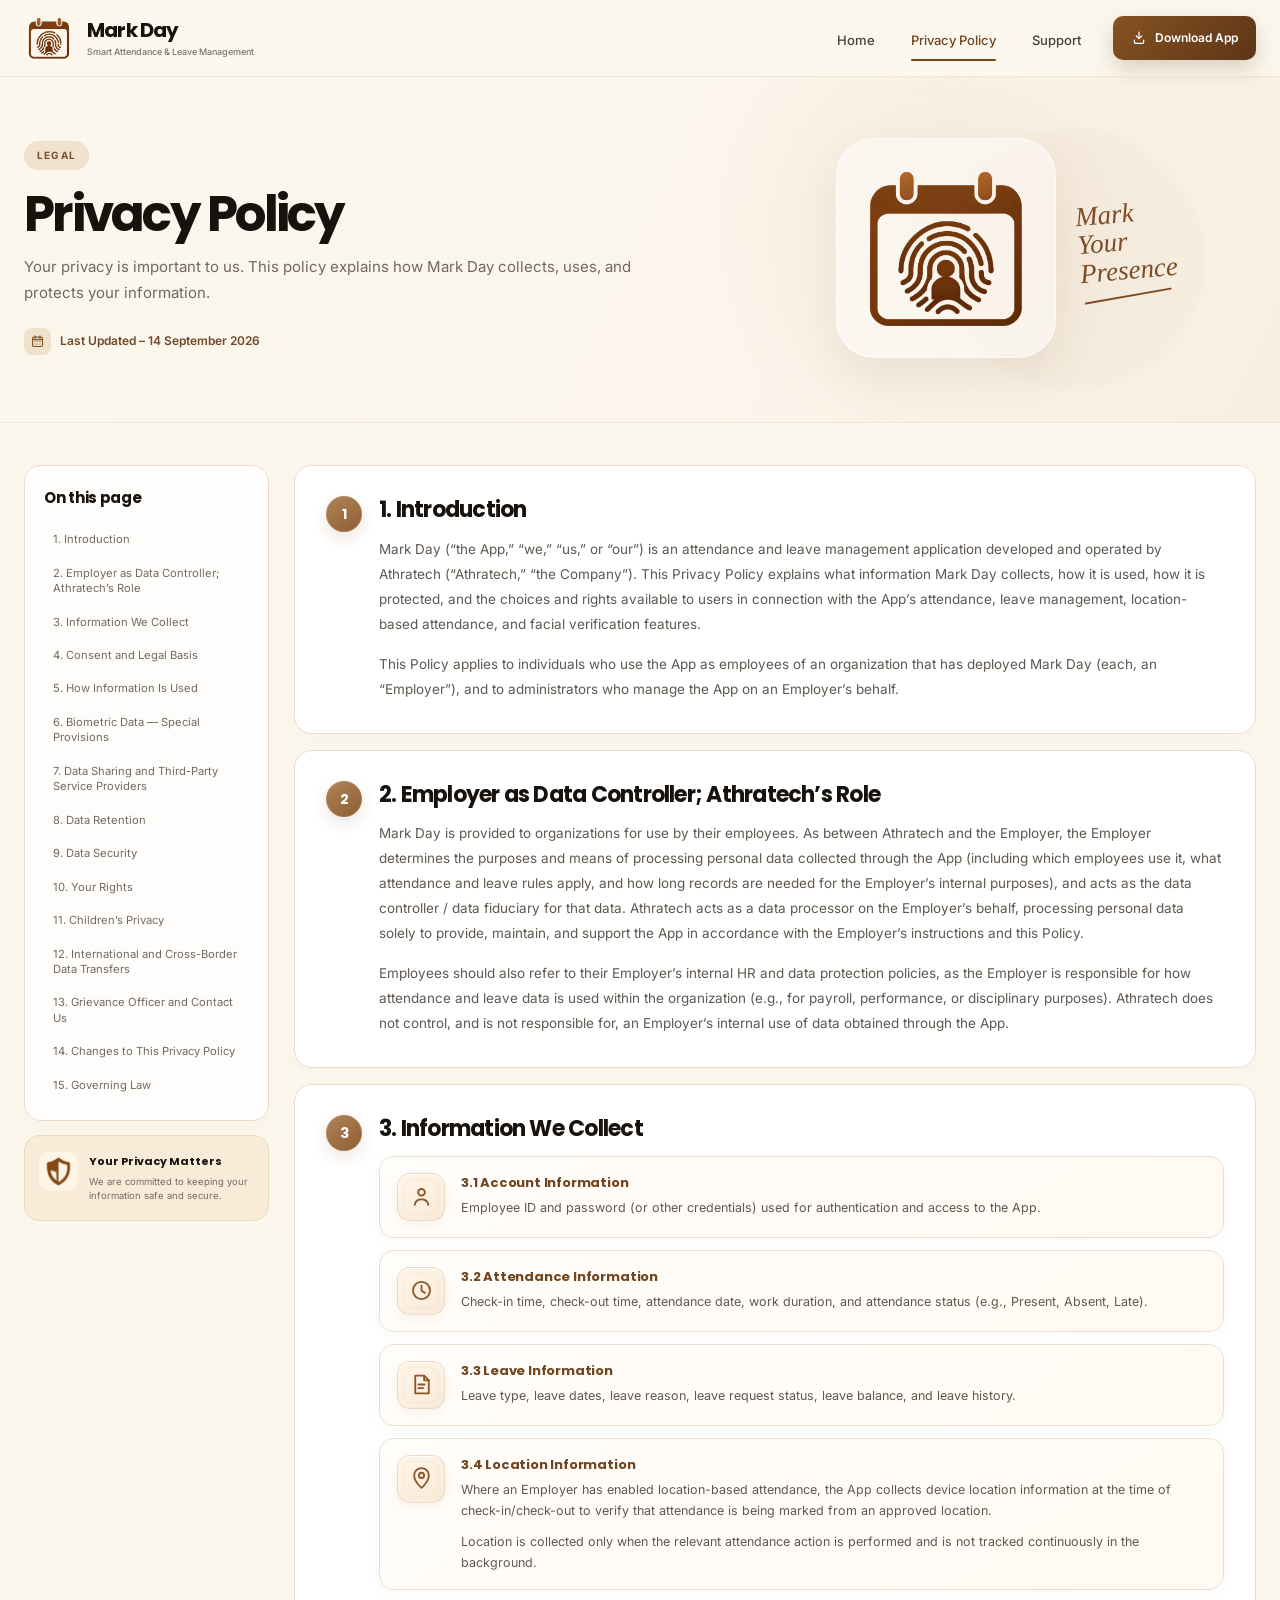
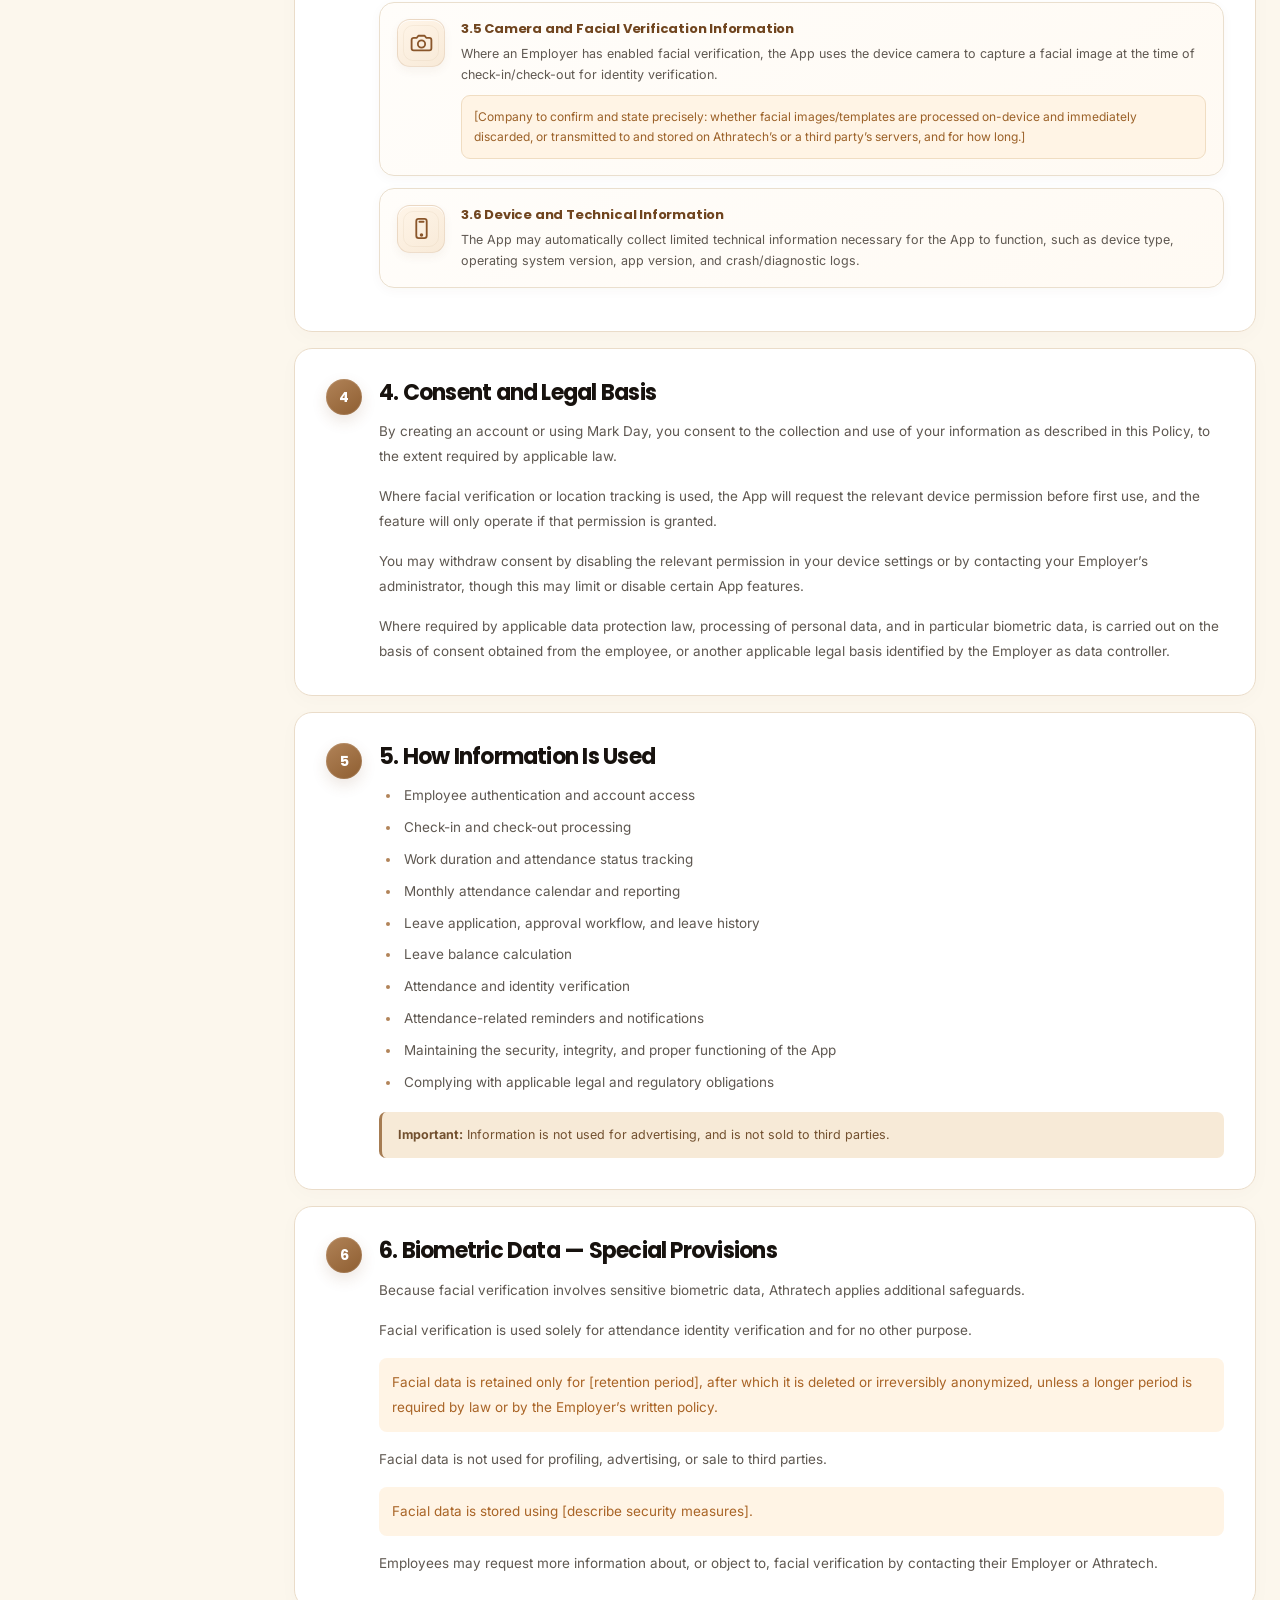
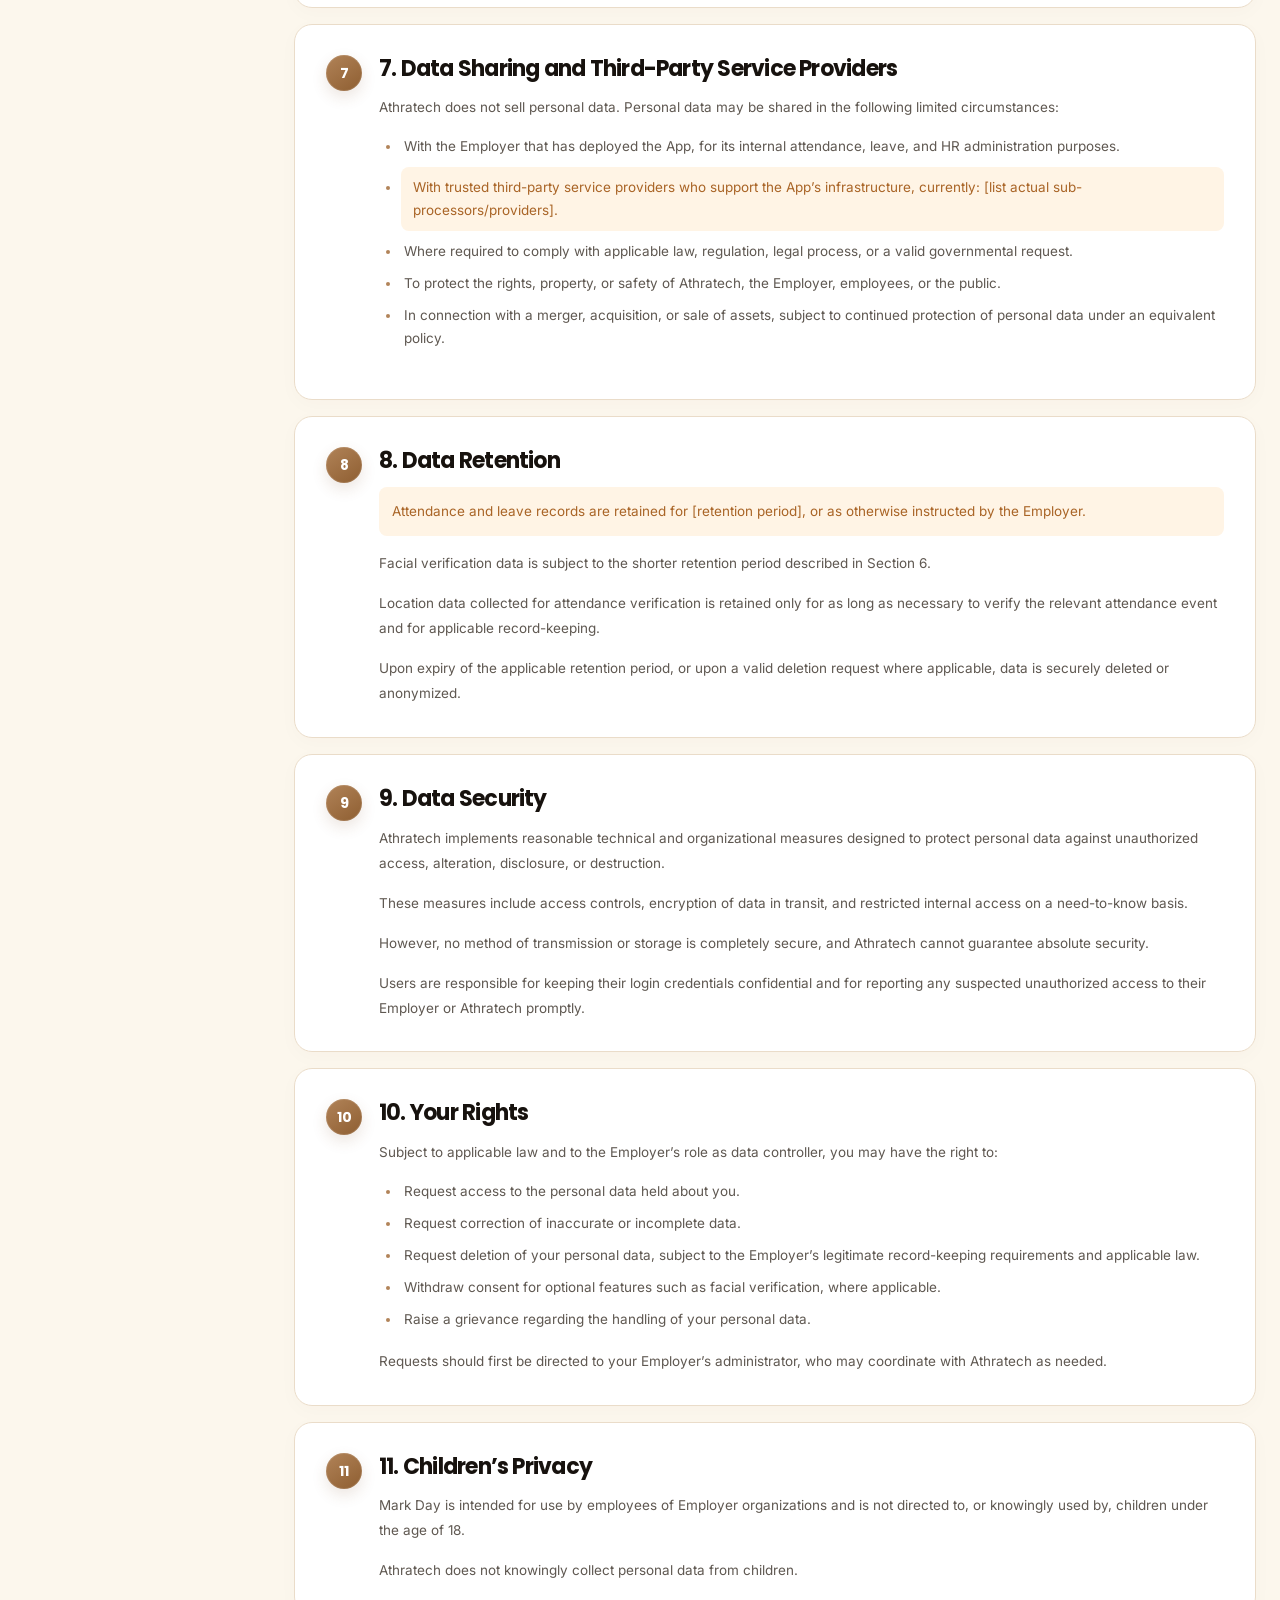
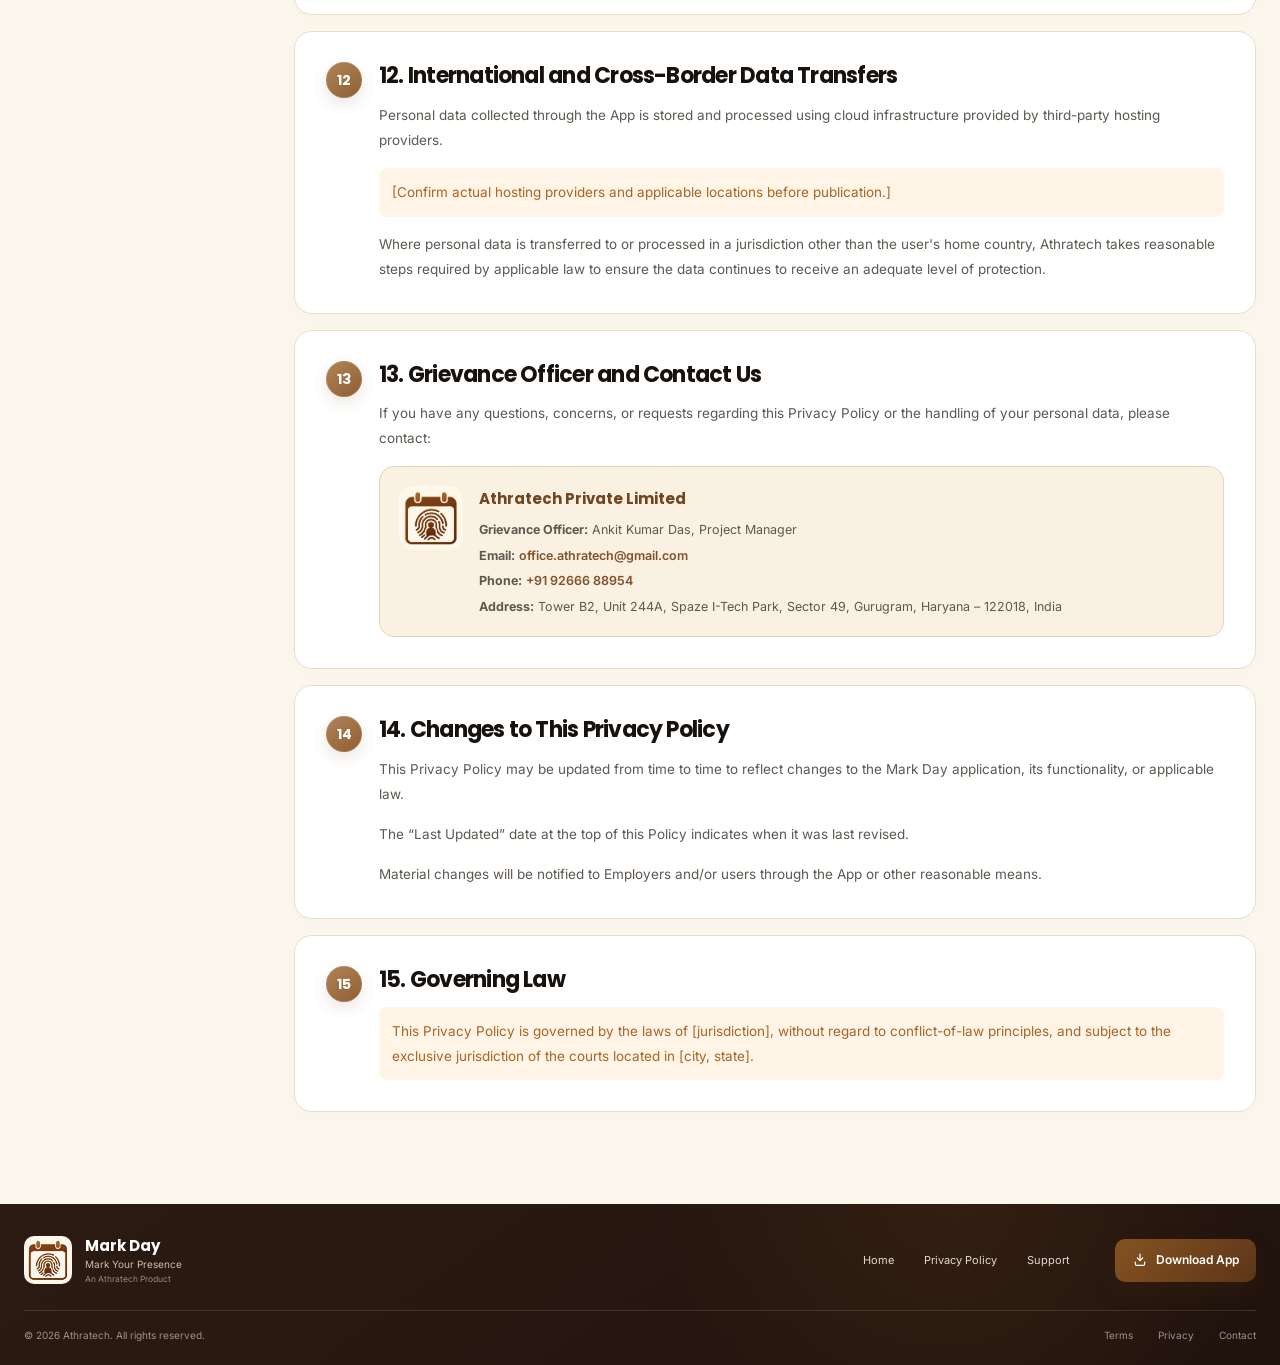
==== index.html @ 8968641e "marday fix" ====
<!DOCTYPE html>
<html lang="en">

<head>
  <meta charset="UTF-8">
  <meta name="viewport" content="width=device-width, initial-scale=1.0">

  <meta name="description"
    content="Mark Day Privacy Policy - Learn how Mark Day collects, uses, protects and manages information.">

  <title>Privacy Policy | Mark Day</title>

  <link rel="stylesheet" href="./css/style.css">
</head>

<body id="top">

  <!-- ========================= HEADER ========================= -->
  <header class="site-header">
    <div class="container header-inner">

      <a href="#top" class="brand" aria-label="Mark Day Home">
        <span class="brand-logo-wrap">
          <img src="./assets/mark-day-logo.png" alt="Mark Day logo" class="brand-logo">
        </span>

        <span class="brand-info">
          <span class="brand-name">Mark Day</span>
          <span class="brand-subtitle">Smart Attendance &amp; Leave Management</span>
        </span>
      </a>

      <nav class="header-nav" aria-label="Primary navigation">
        <a href="#top">Home</a>
        <a href="#privacy-policy" class="active">Privacy Policy</a>
        <a href="#contact">Support</a>
      </nav>

      <a href="#contact" class="download-btn">
        <svg viewBox="0 0 24 24" aria-hidden="true">
          <path d="M12 3v10m0 0 4-4m-4 4-4-4M5 15v3a2 2 0 0 0 2 2h10a2 2 0 0 0 2-2v-3" />
        </svg>
        <span>Download App</span>
      </a>

    </div>
  </header>


  <!-- ========================= HERO ========================= -->
  <section class="hero" id="privacy-policy">
    <div class="container hero-inner">

      <div class="hero-content">
        <span class="eyebrow">LEGAL</span>

        <h1>Privacy Policy</h1>

        <p class="hero-description">
          Your privacy is important to us. This policy explains how Mark Day
          collects, uses, and protects your information.
        </p>

     <div class="updated-date">
  <span class="date-icon" aria-hidden="true">
    <svg viewBox="0 0 24 24">
      <rect x="4" y="5" width="16" height="15" rx="2"></rect>
      <path d="M8 3v4M16 3v4M4 9h16"></path>
      <path d="M8 12h.01M12 12h.01M16 12h.01"></path>
      <path d="M8 16h.01M12 16h.01M16 16h.01"></path>
    </svg>
  </span>

  <span>Last Updated – 14 September 2026</span>
</div>
      </div>

      <div class="hero-visual">
        <div class="hero-logo-orb">
          <img src="./assets/mark-day-logo.png" alt="Mark Day">
        </div>

        <div class="hero-script">
          Mark<br>
          Your<br>
          Presence
          <span></span>
        </div>
      </div>

    </div>
  </section>


  <!-- ========================= MAIN ========================= -->
  <main class="container main-layout">

    <!-- ========================= SIDEBAR ========================= -->
    <aside class="sidebar">

      <div class="toc-card">
        <button class="toc-toggle" type="button" aria-expanded="false" aria-controls="toc-nav">
          <span>On this page</span>
          <svg viewBox="0 0 24 24" aria-hidden="true">
            <path d="m6 9 6 6 6-6" />
          </svg>
        </button>

        <div class="toc-heading">On this page</div>

        <nav id="toc-nav">
          <a href="#introduction">1. Introduction</a>
          <a href="#controller">2. Employer as Data Controller; Athratech’s Role</a>
          <a href="#information">3. Information We Collect</a>
          <a href="#consent">4. Consent and Legal Basis</a>
          <a href="#usage">5. How Information Is Used</a>
          <a href="#biometric">6. Biometric Data — Special Provisions</a>
          <a href="#sharing">7. Data Sharing and Third-Party Service Providers</a>
          <a href="#retention">8. Data Retention</a>
          <a href="#security">9. Data Security</a>
          <a href="#rights">10. Your Rights</a>
          <a href="#children">11. Children’s Privacy</a>
          <a href="#transfers">12. International and Cross-Border Data Transfers</a>
          <a href="#contact">13. Grievance Officer and Contact Us</a>
          <a href="#changes">14. Changes to This Privacy Policy</a>
          <a href="#law">15. Governing Law</a>
        </nav>
      </div>

      <div class="privacy-card">
        <div class="privacy-card-icon">
          <img src="./assets/privacy-icon.png" alt="">
        </div>
        <div>
          <h3>Your Privacy Matters</h3>
          <p>We are committed to keeping your information safe and secure.</p>
        </div>
      </div>

    </aside>


    <!-- ========================= POLICY CONTENT ========================= -->
    <article class="policy-content">

      <section id="introduction" class="policy-section">
        <div class="section-number">1</div>
        <div class="section-body">
          <h2>1. Introduction</h2>

          <p>
            Mark Day (“the App,” “we,” “us,” or “our”) is an attendance and leave
            management application developed and operated by Athratech
            (“Athratech,” “the Company”). This Privacy Policy explains what
            information Mark Day collects, how it is used, how it is protected,
            and the choices and rights available to users in connection with
            the App’s attendance, leave management, location-based attendance,
            and facial verification features.
          </p>

          <p>
            This Policy applies to individuals who use the App as employees of
            an organization that has deployed Mark Day (each, an “Employer”),
            and to administrators who manage the App on an Employer’s behalf.
          </p>
        </div>
      </section>


      <section id="controller" class="policy-section">
        <div class="section-number">2</div>
        <div class="section-body">
          <h2>2. Employer as Data Controller; Athratech’s Role</h2>

          <p>
            Mark Day is provided to organizations for use by their employees.
            As between Athratech and the Employer, the Employer determines the
            purposes and means of processing personal data collected through the
            App (including which employees use it, what attendance and leave
            rules apply, and how long records are needed for the Employer’s
            internal purposes), and acts as the data controller / data fiduciary
            for that data. Athratech acts as a data processor on the Employer’s
            behalf, processing personal data solely to provide, maintain, and
            support the App in accordance with the Employer’s instructions and
            this Policy.
          </p>

          <p>
            Employees should also refer to their Employer’s internal HR and
            data protection policies, as the Employer is responsible for how
            attendance and leave data is used within the organization (e.g.,
            for payroll, performance, or disciplinary purposes). Athratech does
            not control, and is not responsible for, an Employer’s internal use
            of data obtained through the App.
          </p>
        </div>
      </section>


      <!-- ========================= SECTION 3 ========================= -->
      <section id="information" class="policy-section">
        <div class="section-number">3</div>

        <div class="section-body">
          <h2>3. Information We Collect</h2>


          <!-- ================= 3.1 ACCOUNT ================= -->
          <div class="info-card">

            <div class="info-icon" aria-hidden="true">
              <!-- User / Account Icon -->
              <svg viewBox="0 0 24 24">
                <circle cx="12" cy="8" r="3.2"></circle>
                <path d="M5.5 20c.6-3.2 3.1-5.2 6.5-5.2s5.9 2 6.5 5.2"></path>
              </svg>
            </div>

            <div class="info-content">
              <h3>3.1 Account Information</h3>

              <p>
                Employee ID and password (or other credentials) used for
                authentication and access to the App.
              </p>
            </div>

          </div>


          <!-- ================= 3.2 ATTENDANCE ================= -->
          <div class="info-card">

            <div class="info-icon" aria-hidden="true">
              <!-- Clock / Attendance Icon -->
              <svg viewBox="0 0 24 24">
                <circle cx="12" cy="12" r="8.2"></circle>
                <path d="M12 7.2v5.1l3.2 2"></path>
              </svg>
            </div>

            <div class="info-content">
              <h3>3.2 Attendance Information</h3>

              <p>
                Check-in time, check-out time, attendance date, work duration,
                and attendance status (e.g., Present, Absent, Late).
              </p>
            </div>

          </div>


          <!-- ================= 3.3 LEAVE ================= -->
          <div class="info-card">

            <div class="info-icon" aria-hidden="true">
              <!-- Document / Leave Icon -->
              <svg viewBox="0 0 24 24">
                <path d="M6 3.5h8.5L19 8v12.5H6z"></path>
                <path d="M14.5 3.5V8H19"></path>
                <path d="M9 12h6"></path>
                <path d="M9 15.5h4.5"></path>
              </svg>
            </div>

            <div class="info-content">
              <h3>3.3 Leave Information</h3>

              <p>
                Leave type, leave dates, leave reason, leave request status,
                leave balance, and leave history.
              </p>
            </div>

          </div>


          <!-- ================= 3.4 LOCATION ================= -->
          <div class="info-card">

            <div class="info-icon" aria-hidden="true">
              <!-- Location / GPS Icon -->
              <svg viewBox="0 0 24 24">
                <path d="M12 21s7-5.8 7-12a7 7 0 1 0-14 0c0 6.2 7 12 7 12z"></path>
                <circle cx="12" cy="9" r="2.5"></circle>
              </svg>
            </div>

            <div class="info-content">
              <h3>3.4 Location Information</h3>

              <p>
                Where an Employer has enabled location-based attendance, the App
                collects device location information at the time of check-in/check-out
                to verify that attendance is being marked from an approved location.
              </p>

              <p>
                Location is collected only when the relevant attendance action is
                performed and is not tracked continuously in the background.
              </p>
            </div>

          </div>


          <!-- ================= 3.5 CAMERA ================= -->
          <div class="info-card">

            <div class="info-icon" aria-hidden="true">
              <!-- Camera / Verification Icon -->
              <svg viewBox="0 0 24 24">
                <path d="M4.5 7.5h3l1.5-2h6l1.5 2h3a2 2 0 0 1 2 2v8a2 2 0 0 1-2 2h-15a2 2 0 0 1-2-2v-8a2 2 0 0 1 2-2z">
                </path>
                <circle cx="12" cy="13.5" r="3.5"></circle>
              </svg>
            </div>

            <div class="info-content">
              <h3>3.5 Camera and Facial Verification Information</h3>

              <p>
                Where an Employer has enabled facial verification, the App uses
                the device camera to capture a facial image at the time of
                check-in/check-out for identity verification.
              </p>

              <p class="placeholder-text">
                [Company to confirm and state precisely: whether facial images/templates
                are processed on-device and immediately discarded, or transmitted to
                and stored on Athratech’s or a third party’s servers, and for how long.]
              </p>
            </div>

          </div>


          <!-- ================= 3.6 DEVICE ================= -->
          <div class="info-card">

            <div class="info-icon" aria-hidden="true">
              <!-- Mobile Device Icon -->
              <svg viewBox="0 0 24 24">
                <rect x="7" y="2.8" width="10" height="18.4" rx="2.2"></rect>
                <path d="M10 5.5h4"></path>
                <circle cx="12" cy="18.2" r="0.8"></circle>
              </svg>
            </div>

            <div class="info-content">
              <h3>3.6 Device and Technical Information</h3>

              <p>
                The App may automatically collect limited technical information
                necessary for the App to function, such as device type,
                operating system version, app version, and crash/diagnostic logs.
              </p>
            </div>

          </div>

        </div>
      </section>


      <section id="consent" class="policy-section">
        <div class="section-number">4</div>
        <div class="section-body">
          <h2>4. Consent and Legal Basis</h2>

          <p>
            By creating an account or using Mark Day, you consent to the collection
            and use of your information as described in this Policy, to the extent
            required by applicable law.
          </p>

          <p>
            Where facial verification or location tracking is used, the App will
            request the relevant device permission before first use, and the
            feature will only operate if that permission is granted.
          </p>

          <p>
            You may withdraw consent by disabling the relevant permission in your
            device settings or by contacting your Employer’s administrator,
            though this may limit or disable certain App features.
          </p>

          <p>
            Where required by applicable data protection law, processing of personal
            data, and in particular biometric data, is carried out on the basis of
            consent obtained from the employee, or another applicable legal basis
            identified by the Employer as data controller.
          </p>
        </div>
      </section>


      <section id="usage" class="policy-section">
        <div class="section-number">5</div>
        <div class="section-body">
          <h2>5. How Information Is Used</h2>

          <ul class="policy-list">
            <li>Employee authentication and account access</li>
            <li>Check-in and check-out processing</li>
            <li>Work duration and attendance status tracking</li>
            <li>Monthly attendance calendar and reporting</li>
            <li>Leave application, approval workflow, and leave history</li>
            <li>Leave balance calculation</li>
            <li>Attendance and identity verification</li>
            <li>Attendance-related reminders and notifications</li>
            <li>Maintaining the security, integrity, and proper functioning of the App</li>
            <li>Complying with applicable legal and regulatory obligations</li>
          </ul>

          <div class="notice-box">
            <strong>Important:</strong>
            Information is not used for advertising, and is not sold to third parties.
          </div>
        </div>
      </section>


      <section id="biometric" class="policy-section">
        <div class="section-number">6</div>
        <div class="section-body">
          <h2>6. Biometric Data — Special Provisions</h2>

          <p>Because facial verification involves sensitive biometric data, Athratech applies additional safeguards.</p>
          <p>Facial verification is used solely for attendance identity verification and for no other purpose.</p>

          <p class="placeholder-text">
            Facial data is retained only for [retention period], after which it is
            deleted or irreversibly anonymized, unless a longer period is required
            by law or by the Employer’s written policy.
          </p>

          <p>Facial data is not used for profiling, advertising, or sale to third parties.</p>

          <p class="placeholder-text">
            Facial data is stored using [describe security measures].
          </p>

          <p>
            Employees may request more information about, or object to, facial
            verification by contacting their Employer or Athratech.
          </p>
        </div>
      </section>


      <section id="sharing" class="policy-section">
        <div class="section-number">7</div>
        <div class="section-body">
          <h2>7. Data Sharing and Third-Party Service Providers</h2>

          <p>
            Athratech does not sell personal data. Personal data may be shared
            in the following limited circumstances:
          </p>

          <ul class="policy-list">
            <li>
              With the Employer that has deployed the App, for its internal
              attendance, leave, and HR administration purposes.
            </li>

            <li class="placeholder-list-item">
              With trusted third-party service providers who support the App’s
              infrastructure, currently: [list actual sub-processors/providers].
            </li>

            <li>
              Where required to comply with applicable law, regulation, legal
              process, or a valid governmental request.
            </li>

            <li>
              To protect the rights, property, or safety of Athratech, the Employer,
              employees, or the public.
            </li>

            <li>
              In connection with a merger, acquisition, or sale of assets, subject
              to continued protection of personal data under an equivalent policy.
            </li>
          </ul>
        </div>
      </section>


      <section id="retention" class="policy-section">
        <div class="section-number">8</div>
        <div class="section-body">
          <h2>8. Data Retention</h2>

          <p class="placeholder-text">
            Attendance and leave records are retained for [retention period],
            or as otherwise instructed by the Employer.
          </p>

          <p>
            Facial verification data is subject to the shorter retention period
            described in Section 6.
          </p>

          <p>
            Location data collected for attendance verification is retained only
            for as long as necessary to verify the relevant attendance event and
            for applicable record-keeping.
          </p>

          <p>
            Upon expiry of the applicable retention period, or upon a valid deletion
            request where applicable, data is securely deleted or anonymized.
          </p>
        </div>
      </section>


      <section id="security" class="policy-section">
        <div class="section-number">9</div>
        <div class="section-body">
          <h2>9. Data Security</h2>

          <p>
            Athratech implements reasonable technical and organizational measures
            designed to protect personal data against unauthorized access,
            alteration, disclosure, or destruction.
          </p>

          <p>
            These measures include access controls, encryption of data in transit,
            and restricted internal access on a need-to-know basis.
          </p>

          <p>
            However, no method of transmission or storage is completely secure,
            and Athratech cannot guarantee absolute security.
          </p>

          <p>
            Users are responsible for keeping their login credentials confidential
            and for reporting any suspected unauthorized access to their Employer
            or Athratech promptly.
          </p>
        </div>
      </section>


      <section id="rights" class="policy-section">
        <div class="section-number">10</div>
        <div class="section-body">
          <h2>10. Your Rights</h2>

          <p>
            Subject to applicable law and to the Employer’s role as data controller,
            you may have the right to:
          </p>

          <ul class="policy-list">
            <li>Request access to the personal data held about you.</li>
            <li>Request correction of inaccurate or incomplete data.</li>
            <li>
              Request deletion of your personal data, subject to the Employer’s
              legitimate record-keeping requirements and applicable law.
            </li>
            <li>
              Withdraw consent for optional features such as facial verification,
              where applicable.
            </li>
            <li>Raise a grievance regarding the handling of your personal data.</li>
          </ul>

          <p>
            Requests should first be directed to your Employer’s administrator,
            who may coordinate with Athratech as needed.
          </p>
        </div>
      </section>


      <section id="children" class="policy-section">
        <div class="section-number">11</div>
        <div class="section-body">
          <h2>11. Children’s Privacy</h2>

          <p>
            Mark Day is intended for use by employees of Employer organizations
            and is not directed to, or knowingly used by, children under the age
            of 18.
          </p>

          <p>Athratech does not knowingly collect personal data from children.</p>
        </div>
      </section>


      <section id="transfers" class="policy-section">
        <div class="section-number">12</div>
        <div class="section-body">
          <h2>12. International and Cross-Border Data Transfers</h2>

          <p>
            Personal data collected through the App is stored and processed using
            cloud infrastructure provided by third-party hosting providers.
          </p>

          <p class="placeholder-text">
            [Confirm actual hosting providers and applicable locations before publication.]
          </p>

          <p>
            Where personal data is transferred to or processed in a jurisdiction
            other than the user's home country, Athratech takes reasonable steps
            required by applicable law to ensure the data continues to receive
            an adequate level of protection.
          </p>
        </div>
      </section>


      <section id="contact" class="policy-section">
        <div class="section-number">13</div>
        <div class="section-body">
          <h2>13. Grievance Officer and Contact Us</h2>

          <p>
            If you have any questions, concerns, or requests regarding this
            Privacy Policy or the handling of your personal data, please contact:
          </p>

          <div class="contact-card">
            <div class="contact-logo">
              <img src="./assets/mark-day-logo.png" alt="Mark Day">
            </div>

            <div class="contact-content">
              <h3>Athratech Private Limited</h3>

              <p>
                <strong>Grievance Officer:</strong>
                Ankit Kumar Das, Project Manager
              </p>

              <p>
                <strong>Email:</strong>
                <a href="mailto:office.athratech@gmail.com">office.athratech@gmail.com</a>
              </p>

              <p>
                <strong>Phone:</strong>
                <a href="tel:+919266688954">+91 92666 88954</a>
              </p>

              <p>
                <strong>Address:</strong>
                Tower B2, Unit 244A, Spaze I-Tech Park,
                Sector 49, Gurugram, Haryana – 122018, India
              </p>
            </div>
          </div>
        </div>
      </section>


      <section id="changes" class="policy-section">
        <div class="section-number">14</div>
        <div class="section-body">
          <h2>14. Changes to This Privacy Policy</h2>

          <p>
            This Privacy Policy may be updated from time to time to reflect
            changes to the Mark Day application, its functionality, or applicable law.
          </p>

          <p>
            The “Last Updated” date at the top of this Policy indicates when
            it was last revised.
          </p>

          <p>
            Material changes will be notified to Employers and/or users through
            the App or other reasonable means.
          </p>
        </div>
      </section>


      <section id="law" class="policy-section">
        <div class="section-number">15</div>
        <div class="section-body">
          <h2>15. Governing Law</h2>

          <p class="placeholder-text">
            This Privacy Policy is governed by the laws of [jurisdiction],
            without regard to conflict-of-law principles, and subject to the
            exclusive jurisdiction of the courts located in [city, state].
          </p>
        </div>
      </section>

    </article>
  </main>


  <!-- ========================= FOOTER ========================= -->
  <footer class="site-footer">

    <div class="container footer-main">

      <div class="footer-brand">
        <div class="footer-logo-wrap">
          <img src="./assets/mark-day-logo.png" alt="Mark Day logo">
        </div>

        <div>
          <strong>Mark Day</strong>
          <span>Mark Your Presence</span>
          <small>An Athratech Product</small>
        </div>
      </div>

      <nav class="footer-nav" aria-label="Footer navigation">
        <a href="#top">Home</a>
        <a href="#privacy-policy">Privacy Policy</a>
        <a href="#contact">Support</a>
      </nav>

      <a href="#contact" class="footer-download">
        <svg viewBox="0 0 24 24" aria-hidden="true">
          <path d="M12 3v10m0 0 4-4m-4 4-4-4M5 15v3a2 2 0 0 0 2 2h10a2 2 0 0 0 2-2v-3" />
        </svg>
        Download App
      </a>

    </div>

    <div class="container footer-bottom">
      <span>© 2026 Athratech. All rights reserved.</span>

      <div>
        <a href="#law">Terms</a>
        <a href="#privacy-policy">Privacy</a>
        <a href="#contact">Contact</a>
      </div>
    </div>

  </footer>


  <script>
    (() => {
      const button = document.querySelector(".toc-toggle");
      const nav = document.querySelector("#toc-nav");

      if (!button || !nav) return;

      button.addEventListener("click", () => {
        const isOpen = button.getAttribute("aria-expanded") === "true";
        button.setAttribute("aria-expanded", String(!isOpen));
        nav.classList.toggle("open", !isOpen);
      });

      nav.querySelectorAll("a").forEach((link) => {
        link.addEventListener("click", () => {
          button.setAttribute("aria-expanded", "false");
          nav.classList.remove("open");
        });
      });
    })();
  </script>

</body>

</html>
---- css/style.css ----
@import url('https://fonts.googleapis.com/css2?family=Inter:wght@400;500;600;700;800&family=Poppins:wght@500;600;700;800&display=swap');


/* =========================================================
   ROOT
========================================================= */

:root {
  --cream: #fcf7ed;
  --cream-2: #fbf4e9;
  --cream-card: #fffdfa;

  --brown: #a67c52;
  --brown-dark: #70451f;
  --brown-deep: #2b1b12;
  --brown-soft: #f3e5d1;

  --text: #17120e;
  --muted: #716960;
  --muted-2: #91877d;

  --border: #eadcc9;

  --white: #ffffff;

  --shadow: 0 18px 50px rgba(72, 45, 23, 0.075);

  --container: 1240px;

  --font-body:
    'Inter',
    -apple-system,
    BlinkMacSystemFont,
    'Segoe UI',
    sans-serif;

  --font-display:
    'Poppins',
    'Inter',
    -apple-system,
    BlinkMacSystemFont,
    'Segoe UI',
    sans-serif;
}


/* =========================================================
   RESET
========================================================= */

* {
  box-sizing: border-box;
}

html {
  scroll-behavior: smooth;
  scroll-padding-top: 90px;
}

body {
  margin: 0;

  background: var(--cream);
  color: var(--text);

  font-family: var(--font-body);
  font-size: 15px;
  line-height: 1.72;

  -webkit-font-smoothing: antialiased;
  text-rendering: optimizeLegibility;
}

img {
  display: block;
  max-width: 100%;
}

a {
  color: inherit;
  text-decoration: none;
}

button {
  font: inherit;
}


/* =========================================================
   CONTAINER
========================================================= */

.container {
  width: min(calc(100% - 48px), var(--container));
  margin-inline: auto;
}


/* =========================================================
   HEADER
========================================================= */

.site-header {
  position: sticky;
  top: 0;
  z-index: 100;

  background: rgba(252, 247, 237, 0.94);

  border-bottom: 1px solid rgba(166, 124, 82, 0.12);

  backdrop-filter: blur(18px);
  -webkit-backdrop-filter: blur(18px);
}

.header-inner {
  min-height: 76px;

  display: flex;
  align-items: center;

  gap: 28px;
}


/* -------------------------
   Brand
------------------------- */

.brand {
  display: flex;
  align-items: center;

  gap: 13px;

  min-width: 260px;
}

.brand-logo-wrap {
  width: 50px;
  height: 50px;

  flex: 0 0 50px;

  display: grid;
  place-items: center;

  overflow: hidden;

  border-radius: 11px;

  background: #fcf7ed;
}

.brand-logo {
  width: 50px;
  height: 50px;

  object-fit: cover;
}

.brand-info {
  display: flex;
  flex-direction: column;

  line-height: 1.08;
}

.brand-name {
  font-family: var(--font-display);

  font-size: 20px;
  font-weight: 700;

  letter-spacing: -0.04em;
}

.brand-subtitle {
  margin-top: 6px;

  color: #7d746b;

  font-size: 9px;
  font-weight: 500;
}


/* -------------------------
   Header Navigation
------------------------- */

.header-nav {
  display: flex;
  align-items: center;

  gap: 36px;

  margin-left: auto;
}

.header-nav a {
  position: relative;

  padding: 29px 0 25px;

  color: #45403b;

  font-size: 13px;
  font-weight: 500;

  transition: 0.2s ease;
}

.header-nav a:hover,
.header-nav a.active {
  color: var(--brown-dark);
}

.header-nav a.active::after {
  content: "";

  position: absolute;

  left: 0;
  right: 0;

  bottom: 15px;

  height: 2px;

  background: var(--brown-dark);

  border-radius: 10px;
}


/* -------------------------
   Download Button
------------------------- */

.download-btn,
.footer-download {
  display: inline-flex;
  align-items: center;
  justify-content: center;

  gap: 8px;

  border-radius: 10px;

  color: #fff;

  font-size: 12px;
  font-weight: 600;

  background:
    linear-gradient(
      135deg,
      #855321,
      #5d3518
    );

  box-shadow:
    0 9px 22px rgba(84, 48, 19, 0.20);

  transition:
    transform 0.2s ease,
    box-shadow 0.2s ease;
}

.download-btn {
  margin-left: 4px;

  padding: 12px 18px;
}

.download-btn:hover,
.footer-download:hover {
  transform: translateY(-2px);

  box-shadow:
    0 13px 28px rgba(84, 48, 19, 0.27);
}

.download-btn svg,
.footer-download svg {
  width: 16px;
  height: 16px;

  fill: none;

  stroke: currentColor;

  stroke-width: 1.8;

  stroke-linecap: round;
  stroke-linejoin: round;
}


/* =========================================================
   HERO
========================================================= */

.hero {
  position: relative;

  overflow: hidden;

  background:
    radial-gradient(
      circle at 73% 42%,
      rgba(231, 210, 183, 0.30),
      transparent 24%
    ),
    linear-gradient(
      115deg,
      #fcf7ed 0%,
      #fbf5eb 58%,
      #f7efe3 100%
    );

  border-bottom:
    1px solid rgba(166, 124, 82, 0.10);
}

.hero::after {
  content: "";

  position: absolute;

  width: 260px;
  height: 260px;

  right: 6%;
  top: 15%;

  border-radius: 50%;

  background:
    rgba(222, 197, 163, 0.10);

  filter: blur(4px);

  pointer-events: none;
}

.hero-inner {
  min-height: 342px;

  display: grid;

  grid-template-columns:
    1.15fr
    0.85fr;

  align-items: center;

  gap: 55px;

  padding: 48px 0 52px;
}

.hero-content {
  position: relative;

  z-index: 1;

  max-width: 690px;
}

.eyebrow {
  display: inline-flex;
  align-items: center;

  padding: 6px 13px;

  border-radius: 999px;

  background: #f0e2cf;

  color: #7d4e27;

  font-size: 10px;
  font-weight: 700;

  letter-spacing: 0.12em;
}

.hero h1 {
  margin: 17px 0 12px;

  font-family: var(--font-display);

  font-size: 50px;

  line-height: 1.10;

  letter-spacing: -0.055em;

  font-weight: 700;
}

.hero-description {
  max-width: 625px;

  margin: 0;

  color: #716960;

  font-size: 15px;

  line-height: 1.75;
}

.updated-date {
  display: flex;
  align-items: center;

  gap: 9px;

  margin-top: 22px;

  color: #704a2b;

  font-size: 12px;
  font-weight: 600;
}

.date-icon {
  width: 27px;
  height: 27px;
  display: grid;
  place-items: center;
  border-radius: 8px;
  background: #f0e1cc;
}

.date-icon svg {
  width: 15px;
  height: 15px;
  fill: none;
  stroke: #805326;
  stroke-width: 1.7;
  stroke-linecap: round;
  stroke-linejoin: round;
}


/* -------------------------
   Hero Visual
------------------------- */

.hero-visual {
  position: relative;

  z-index: 1;

  min-height: 245px;

  display: flex;

  align-items: center;
  justify-content: center;

  gap: 22px;
}

.hero-logo-orb {
  width: 220px;
  height: 220px;

  display: grid;
  place-items: center;

  border-radius: 38px;

  background:
    rgba(255, 255, 255, 0.48);

  box-shadow:
    0 18px 45px rgba(92, 58, 29, 0.08),
    inset 0 0 0 1px rgba(255, 255, 255, 0.65);
}

.hero-logo-orb img {
  width: 190px;
  height: 190px;

  object-fit: cover;
}

.hero-script {
  position: relative;

  color: #7d4b25;

  font-family:
    'Segoe Script',
    'Brush Script MT',
    cursive;

  font-size: 27px;

  line-height: 1.05;

  font-style: italic;

  transform: rotate(-5deg);

  white-space: nowrap;
}

.hero-script span {
  display: block;

  width: 88px;
  height: 2px;

  margin: 11px 0 0 2px;

  background: #7d4b25;

  border-radius: 99px;

  transform: rotate(-5deg);
}


/* =========================================================
   MAIN LAYOUT
========================================================= */

.main-layout {
  display: grid;

  grid-template-columns:
    245px
    minmax(0, 1fr);

  gap: 25px;

  padding-top: 42px;
  padding-bottom: 76px;

  align-items: start;
}


/* =========================================================
   SIDEBAR
========================================================= */

.sidebar {
  position: sticky;

  top: 95px;
}


/* -------------------------
   Table of Contents
------------------------- */

.toc-card {
  background:
    rgba(255, 255, 255, 0.76);

  border:
    1px solid var(--border);

  border-radius: 17px;

  padding: 19px 16px;

  box-shadow:
    0 5px 18px rgba(75, 48, 26, 0.025);
}

.toc-heading {
  margin: 0 0 13px;

  padding: 0 3px;

  font-family: var(--font-display);

  font-size: 15px;

  font-weight: 700;

  letter-spacing: -0.02em;
}

.toc-toggle {
  display: none;
}

.toc-card nav {
  display: flex;

  flex-direction: column;

  gap: 2px;
}

.toc-card nav a {
  position: relative;

  padding: 8px 9px 8px 12px;

  border-radius: 8px;

  color: #716960;

  font-size: 11.2px;

  line-height: 1.38;

  transition: 0.2s ease;
}

.toc-card nav a:hover,
.toc-card nav a:focus {
  background: #f7eee1;

  color: #6e421e;
}

.toc-card nav a:hover::before {
  content: "";

  position: absolute;

  left: 0;

  top: 7px;
  bottom: 7px;

  width: 2px;

  border-radius: 99px;

  background: var(--brown-dark);
}


/* -------------------------
   Privacy Card
------------------------- */

.privacy-card {
  display: flex;
  align-items: flex-start;

  gap: 11px;

  margin-top: 14px;

  padding: 16px 14px;

  border:
    1px solid #ead8bd;

  border-radius: 15px;

  background: #f8ebd8;
}

.privacy-card-icon {
  width: 39px;
  height: 39px;

  flex: 0 0 39px;

  display: grid;
  place-items: center;

  overflow: hidden;

  border-radius: 10px;

  background: #fff5e7;
}

.privacy-card-icon img {
  width: 39px;
  height: 39px;

  object-fit: cover;
}

.privacy-card h3 {
  margin: 0 0 4px;

  font-family: var(--font-display);

  font-size: 11px;

  font-weight: 700;
}

.privacy-card p {
  margin: 0;

  color: #746b61;

  font-size: 9.5px;

  line-height: 1.5;
}


/* =========================================================
   POLICY CONTENT
========================================================= */

.policy-content {
  min-width: 0;
}


/* -------------------------
   Policy Section
------------------------- */

.policy-section {
  position: relative;

  display: grid;

  grid-template-columns:
    38px
    minmax(0, 1fr);

  gap: 15px;

  margin-bottom: 16px;

  padding: 30px 31px 31px;

  background: var(--white);

  border:
    1px solid var(--border);

  border-radius: 18px;

  box-shadow:
    0 5px 20px rgba(80, 50, 25, 0.025);

  scroll-margin-top: 92px;
}


/* -------------------------
   Section Number
------------------------- */

.section-number {
  width: 36px;
  height: 36px;

  display: grid;
  place-items: center;

  border-radius: 50%;

  background:
    linear-gradient(
      145deg,
      #b18358,
      #8e5e31
    );

  color: #fff;

  font-family: var(--font-display);

  font-size: 14px;

  font-weight: 700;

  line-height: 1;

  box-shadow:
    inset 0 0 0 1px rgba(255, 255, 255, 0.10),
    0 6px 15px rgba(117, 72, 32, 0.14);
}

.section-body {
  min-width: 0;
}


/* -------------------------
   Headings
------------------------- */

.policy-section h2 {
  margin: 0 0 12px;

  color: #17120e;

  font-family: var(--font-display);

  font-size: 22px;

  line-height: 1.30;

  letter-spacing: -0.035em;

  font-weight: 700;
}


/* -------------------------
   Paragraph
------------------------- */

.policy-section p {
  margin: 0 0 15px;

  color: #5f5851;

  font-size: 13.5px;

  line-height: 1.85;
}

.policy-section p:last-child {
  margin-bottom: 0;
}


/* =========================================================
   INFORMATION CARDS
   Professional Content-Based Icons
========================================================= */

.info-card {
  position: relative;

  display: flex;
  align-items: flex-start;

  gap: 16px;

  margin: 12px 0;

  padding: 16px 17px;

  background:
    linear-gradient(
      145deg,
      #fffdfa 0%,
      #fffaf3 100%
    );

  border:
    1px solid #eadfce;

  border-radius: 15px;

  box-shadow:
    0 3px 12px rgba(82, 51, 25, 0.035);

  transition:
    transform 0.22s ease,
    border-color 0.22s ease,
    box-shadow 0.22s ease;
}


/* -------------------------
   Card Hover
------------------------- */

.info-card:hover {
  transform: translateY(-2px);

  border-color: #dcc5a6;

  box-shadow:
    0 10px 26px rgba(82, 51, 25, 0.075);
}


/* -------------------------
   Icon Container
------------------------- */

.info-icon {
  width: 48px;
  height: 48px;

  min-width: 48px;

  flex: 0 0 48px;

  display: grid;
  place-items: center;

  position: relative;

  border-radius: 13px;

  background:
    linear-gradient(
      145deg,
      #fff5e8 0%,
      #f8ead8 100%
    );

  border:
    1px solid rgba(166, 124, 82, 0.18);

  box-shadow:
    inset 0 1px 0 rgba(255, 255, 255, 0.85),
    0 4px 10px rgba(116, 72, 32, 0.055);
}


/* -------------------------
   Inner Ring
------------------------- */

.info-icon::after {
  content: "";

  position: absolute;

  inset: 5px;

  border-radius: 10px;

  border:
    1px solid rgba(166, 124, 82, 0.08);

  pointer-events: none;
}


/* -------------------------
   SVG Icons
------------------------- */

.info-icon svg {
  position: relative;

  z-index: 1;

  width: 25px;
  height: 25px;

  fill: none;

  stroke: #8a562a;

  stroke-width: 1.75;

  stroke-linecap: round;
  stroke-linejoin: round;
}


/* -------------------------
   Information Content
------------------------- */

.info-content {
  min-width: 0;

  flex: 1;
}

.info-card h3 {
  margin: 1px 0 5px;

  color: #70451f;

  font-family: var(--font-display);

  font-size: 13px;

  font-weight: 700;

  line-height: 1.4;

  letter-spacing: -0.015em;
}

.info-card p {
  margin: 0;

  color: #5f5851;

  font-family: var(--font-body);

  font-size: 12.5px;

  line-height: 1.68;
}

.info-card p + p {
  margin-top: 10px;
}


/* =========================================================
   PLACEHOLDER
========================================================= */

.placeholder-text {
  color: #a96426 !important;

  background: #fff4e5;

  border-radius: 8px;

  padding: 12px 13px;
}

.info-card .placeholder-text {
  margin-top: 10px;

  padding: 11px 12px;

  color: #9b6128 !important;

  background: #fff4e5;

  border:
    1px solid #f0ddc2;

  border-radius: 9px;

  font-size: 12px;

  line-height: 1.65;
}

.placeholder-list-item {
  color: #a96426;

  background: #fff4e5;

  border-radius: 8px;

  padding: 9px 10px 9px 12px !important;
}


/* =========================================================
   POLICY LIST
========================================================= */

.policy-list {
  margin: 5px 0 18px;

  padding-left: 22px;

  color: #5f5851;
}

.policy-list li {
  margin: 9px 0;

  padding-left: 3px;

  font-size: 13.5px;

  line-height: 1.7;
}

.policy-list li::marker {
  color: #b18459;
}


/* =========================================================
   NOTICE BOX
========================================================= */

.notice-box {
  margin-top: 15px;

  padding: 13px 16px;

  border-left:
    3px solid var(--brown);

  border-radius: 7px;

  background: #f7ead7;

  color: #72502f;

  font-size: 12.5px;

  line-height: 1.6;
}


/* =========================================================
   CONTACT CARD
========================================================= */

.contact-card {
  display: flex;
  align-items: flex-start;

  gap: 16px;

  padding: 19px;

  border:
    1px solid #e8d4b6;

  border-radius: 15px;

  background: #fbf1e2;
}

.contact-logo {
  width: 64px;
  height: 64px;

  flex: 0 0 64px;

  overflow: hidden;

  border-radius: 14px;

  background: #fff7ea;
}

.contact-logo img {
  width: 64px;
  height: 64px;

  object-fit: cover;
}

.contact-content h3 {
  margin: 0 0 8px;

  color: #70451f;

  font-family: var(--font-display);

  font-size: 15px;
}

.contact-content p {
  margin: 5px 0;

  font-size: 12.5px;

  line-height: 1.65;
}

.contact-content a {
  color: #815128;

  font-weight: 600;
}


/* =========================================================
   FOOTER
========================================================= */

.site-footer {
  background:
    radial-gradient(
      circle at 75% 0%,
      rgba(139, 87, 39, 0.14),
      transparent 30%
    ),
    linear-gradient(
      145deg,
      #2b1b12,
      #20130d
    );

  color: #fff;

  padding: 31px 0 20px;
}

.footer-main {
  min-height: 76px;

  display: grid;

  grid-template-columns:
    1fr
    auto
    auto;

  align-items: center;

  gap: 45px;

  padding-bottom: 25px;

  border-bottom:
    1px solid rgba(255, 255, 255, 0.12);
}


/* -------------------------
   Footer Brand
------------------------- */

.footer-brand {
  display: flex;
  align-items: center;

  gap: 13px;
}

.footer-logo-wrap {
  width: 48px;
  height: 48px;

  flex: 0 0 48px;

  overflow: hidden;

  border-radius: 10px;

  background: #fcf7ed;
}

.footer-logo-wrap img {
  width: 48px;
  height: 48px;

  object-fit: cover;
}

.footer-brand strong {
  display: block;

  font-family: var(--font-display);

  font-size: 15px;

  font-weight: 700;

  line-height: 1.15;
}

.footer-brand span {
  display: block;

  margin-top: 4px;

  color: #c9bdb3;

  font-size: 10px;

  line-height: 1.25;
}

.footer-brand small {
  display: block;

  margin-top: 3px;

  color: #968a80;

  font-size: 8.5px;

  line-height: 1.2;
}


/* -------------------------
   Footer Navigation
------------------------- */

.footer-nav {
  display: flex;
  align-items: center;

  gap: 30px;

  color: #e2d9d1;

  font-size: 11px;
}

.footer-nav a {
  transition: 0.2s ease;
}

.footer-nav a:hover {
  color: #fff;
}

.footer-download {
  padding: 11px 17px;
}


/* -------------------------
   Footer Bottom
------------------------- */

.footer-bottom {
  display: flex;
  align-items: center;
  justify-content: space-between;

  gap: 25px;

  padding-top: 16px;

  color: #9d9188;

  font-size: 10px;
}

.footer-bottom div {
  display: flex;

  gap: 25px;
}

.footer-bottom a:hover {
  color: #fff;
}


/* =========================================================
   RESPONSIVE — TABLET
========================================================= */

@media (max-width: 1050px) {

  .header-nav {
    gap: 25px;
  }

  .brand {
    min-width: 220px;
  }

  .hero-inner {
    grid-template-columns:
      1fr
      0.8fr;

    gap: 30px;
  }

  .hero-logo-orb {
    width: 190px;
    height: 190px;
  }

  .hero-logo-orb img {
    width: 165px;
    height: 165px;
  }

  .hero-script {
    font-size: 23px;
  }
}


/* =========================================================
   RESPONSIVE — MOBILE / SMALL TABLET
========================================================= */

@media (max-width: 900px) {

  .container {
    width:
      min(
        calc(100% - 32px),
        var(--container)
      );
  }


  /* Header */

  .header-nav {
    display: none;
  }

  .download-btn {
    margin-left: auto;
  }


  /* Hero */

  .hero-inner {
    grid-template-columns: 1fr;

    gap: 30px;

    padding: 42px 0 45px;
  }

  .hero-visual {
    justify-content: flex-start;

    min-height: auto;
  }


  /* Main */

  .main-layout {
    grid-template-columns: 1fr;

    gap: 18px;

    padding-top: 25px;
  }


  /* Sidebar */

  .sidebar {
    position: static;

    order: -1;
  }

  .toc-card {
    padding: 0;

    overflow: hidden;
  }

  .toc-heading {
    display: none;
  }

  .toc-toggle {
    width: 100%;

    display: flex;

    align-items: center;
    justify-content: space-between;

    padding: 16px 17px;

    border: 0;

    background: transparent;

    color: #17120e;

    font-family: var(--font-display);

    font-size: 13px;

    font-weight: 700;

    cursor: pointer;
  }

  .toc-toggle svg {
    width: 18px;
    height: 18px;

    fill: none;

    stroke: #6f4a2c;

    stroke-width: 1.8;

    stroke-linecap: round;
    stroke-linejoin: round;

    transition: 0.2s;
  }

  .toc-toggle[aria-expanded="true"] svg {
    transform: rotate(180deg);
  }

  .toc-card nav {
    display: none;

    padding: 0 12px 12px;
  }

  .toc-card nav.open {
    display: flex;
  }

  .privacy-card {
    display: none;
  }


  /* Footer */

  .footer-main {
    grid-template-columns:
      1fr
      auto;
  }

  .footer-nav {
    order: 3;

    grid-column: 1 / -1;

    justify-content: center;
  }
}


/* =========================================================
   RESPONSIVE — MOBILE
========================================================= */

@media (max-width: 620px) {

  body {
    font-size: 14px;
  }

  .container {
    width:
      min(
        calc(100% - 24px),
        var(--container)
      );
  }


  /* -------------------------
     Header
  ------------------------- */

  .header-inner {
    min-height: 65px;
  }

  .brand {
    gap: 9px;

    min-width: 0;
  }

  .brand-logo-wrap,
  .brand-logo {
    width: 42px;
    height: 42px;

    flex-basis: 42px;
  }

  .brand-name {
    font-size: 17px;
  }

  .brand-subtitle {
    display: none;
  }

  .download-btn {
    padding: 9px 11px;

    font-size: 10px;
  }

  .download-btn svg {
    width: 14px;
    height: 14px;
  }

  .download-btn span {
    display: none;
  }


  /* -------------------------
     Hero
  ------------------------- */

  .hero-inner {
    padding: 30px 0 35px;
  }

  .hero h1 {
    font-size: 36px;
  }

  .hero-description {
    font-size: 13px;

    line-height: 1.7;
  }

  .hero-visual {
    gap: 12px;
  }

  .hero-logo-orb {
    width: 145px;
    height: 145px;

    border-radius: 24px;
  }

  .hero-logo-orb img {
    width: 132px;
    height: 132px;
  }

  .hero-script {
    font-size: 20px;
  }

  .hero-script span {
    width: 60px;
  }


  /* -------------------------
     Main
  ------------------------- */

  .main-layout {
    padding-bottom: 40px;
  }


  /* -------------------------
     Policy Sections
  ------------------------- */

  .policy-section {
    grid-template-columns:
      31px
      minmax(0, 1fr);

    gap: 11px;

    padding: 22px 16px;

    border-radius: 15px;
  }

  .section-number {
    width: 31px;
    height: 31px;

    font-size: 12px;
  }

  .policy-section h2 {
    font-size: 17px;
  }

  .policy-section p,
  .policy-list li {
    font-size: 12.5px;

    line-height: 1.75;
  }


  /* =====================================================
     INFORMATION CARDS — MOBILE
  ===================================================== */

  .info-card {
    gap: 11px;

    padding: 13px 12px;

    margin: 10px 0;

    border-radius: 13px;
  }

  .info-icon {
    width: 40px;
    height: 40px;

    min-width: 40px;

    flex-basis: 40px;

    border-radius: 11px;
  }

  .info-icon::after {
    inset: 4px;

    border-radius: 8px;
  }

  .info-icon svg {
    width: 21px;
    height: 21px;

    stroke-width: 1.8;
  }

  .info-card h3 {
    margin-top: 0;

    font-size: 11.8px;

    line-height: 1.4;
  }

  .info-card p {
    font-size: 11.5px;

    line-height: 1.7;
  }

  .info-card .placeholder-text {
    padding: 10px;

    font-size: 11px;

    line-height: 1.65;
  }


  /* -------------------------
     Contact
  ------------------------- */

  .contact-card {
    gap: 11px;

    padding: 14px;
  }

  .contact-logo {
    width: 50px;
    height: 50px;

    flex-basis: 50px;
  }

  .contact-logo img {
    width: 50px;
    height: 50px;
  }

  .contact-content h3 {
    font-size: 13px;
  }

  .contact-content p {
    font-size: 11.5px;
  }


  /* -------------------------
     Footer
  ------------------------- */

  .footer-main {
    display: flex;

    flex-direction: column;

    align-items: flex-start;

    gap: 22px;
  }

  .footer-nav {
    width: 100%;

    justify-content: flex-start;

    flex-wrap: wrap;

    gap: 17px;
  }

  .footer-download {
    padding: 10px 14px;
  }

  .footer-bottom {
    flex-direction: column;

    align-items: flex-start;

    gap: 12px;

    font-size: 9px;
  }

  .footer-bottom div {
    gap: 18px;
  }
}
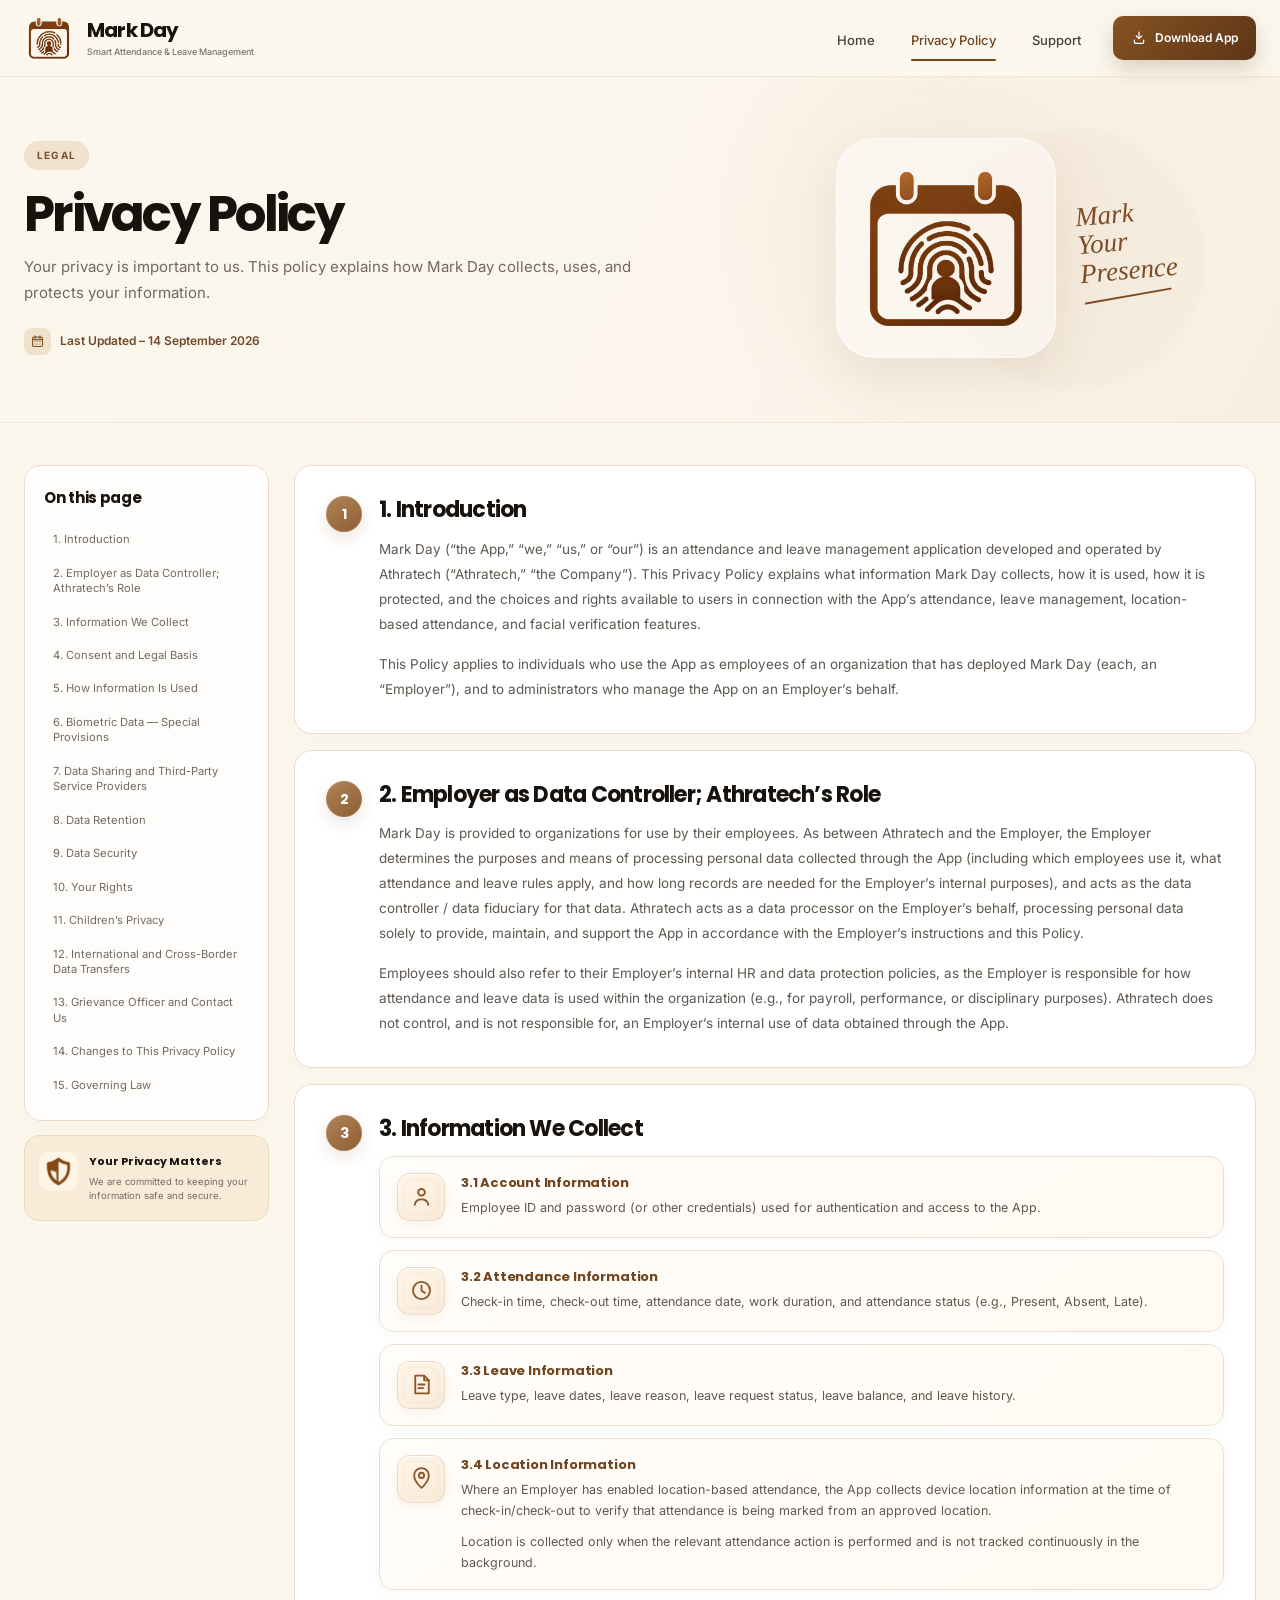
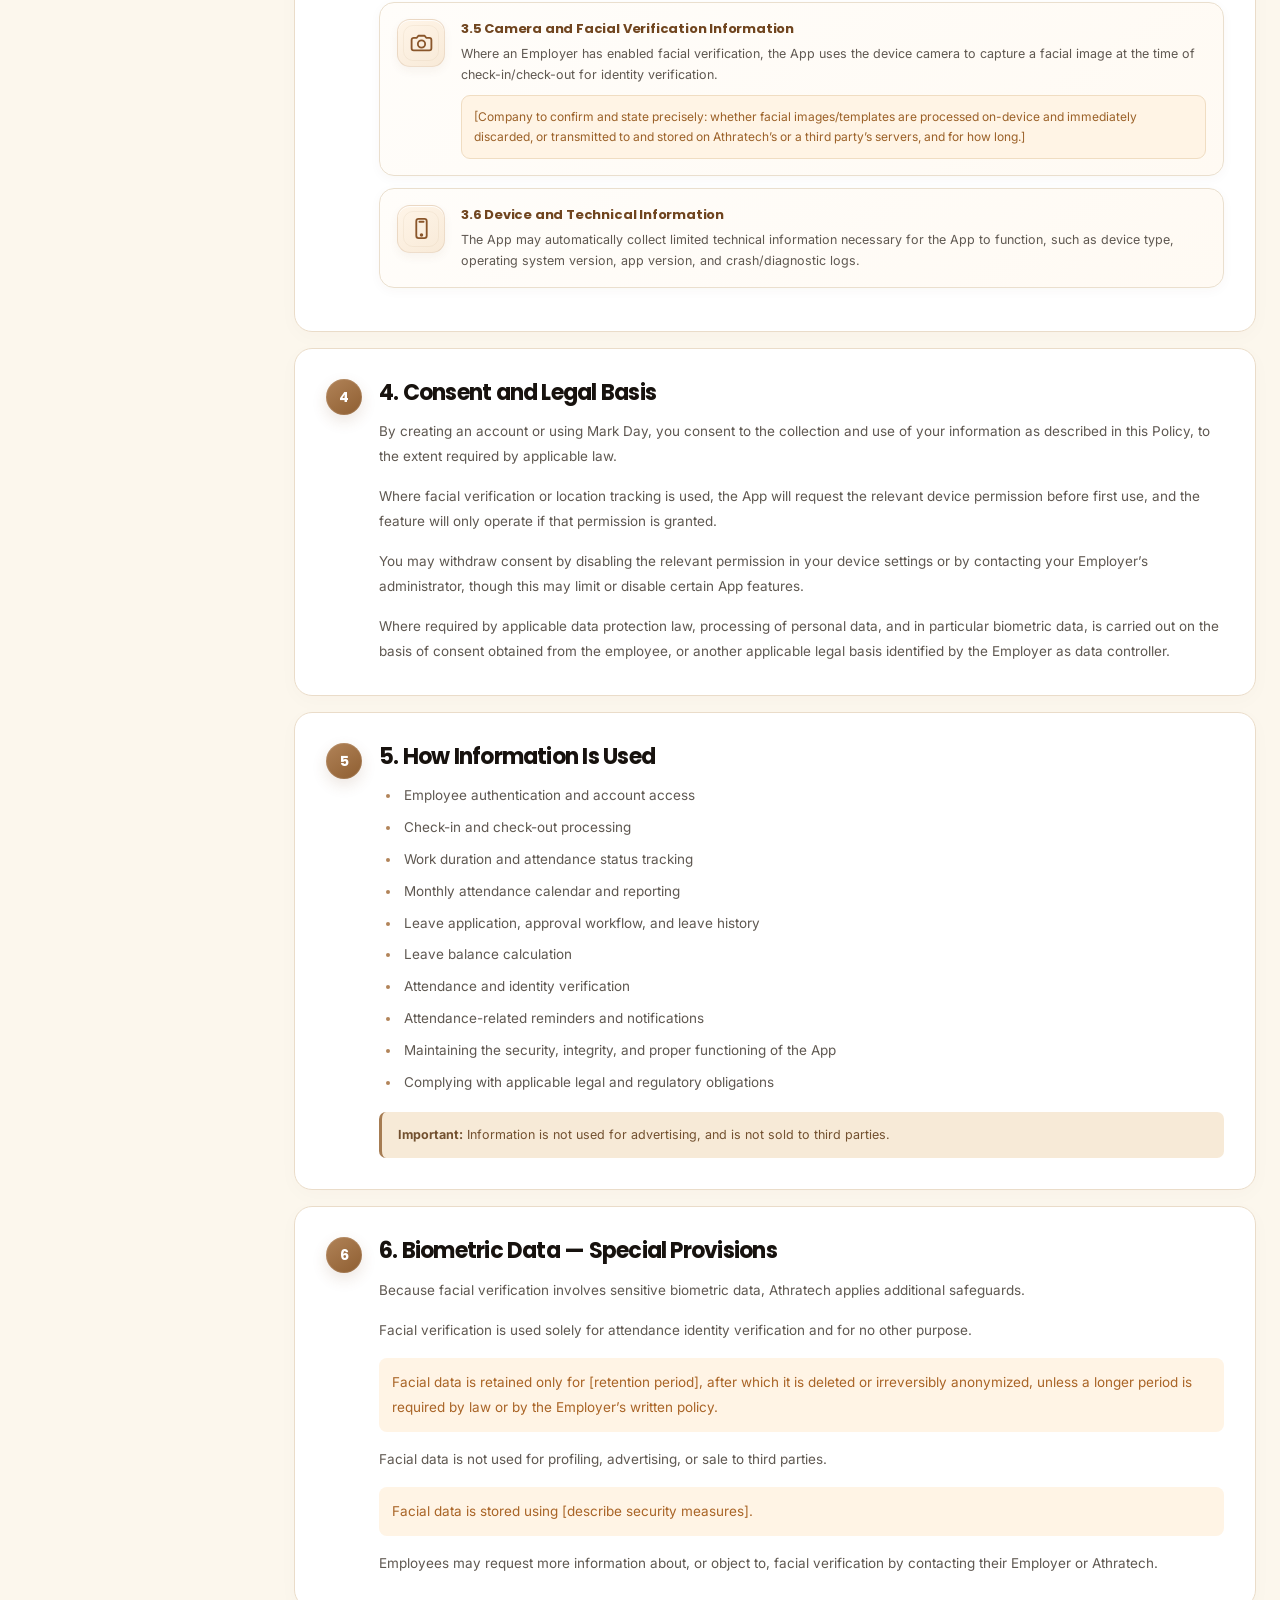
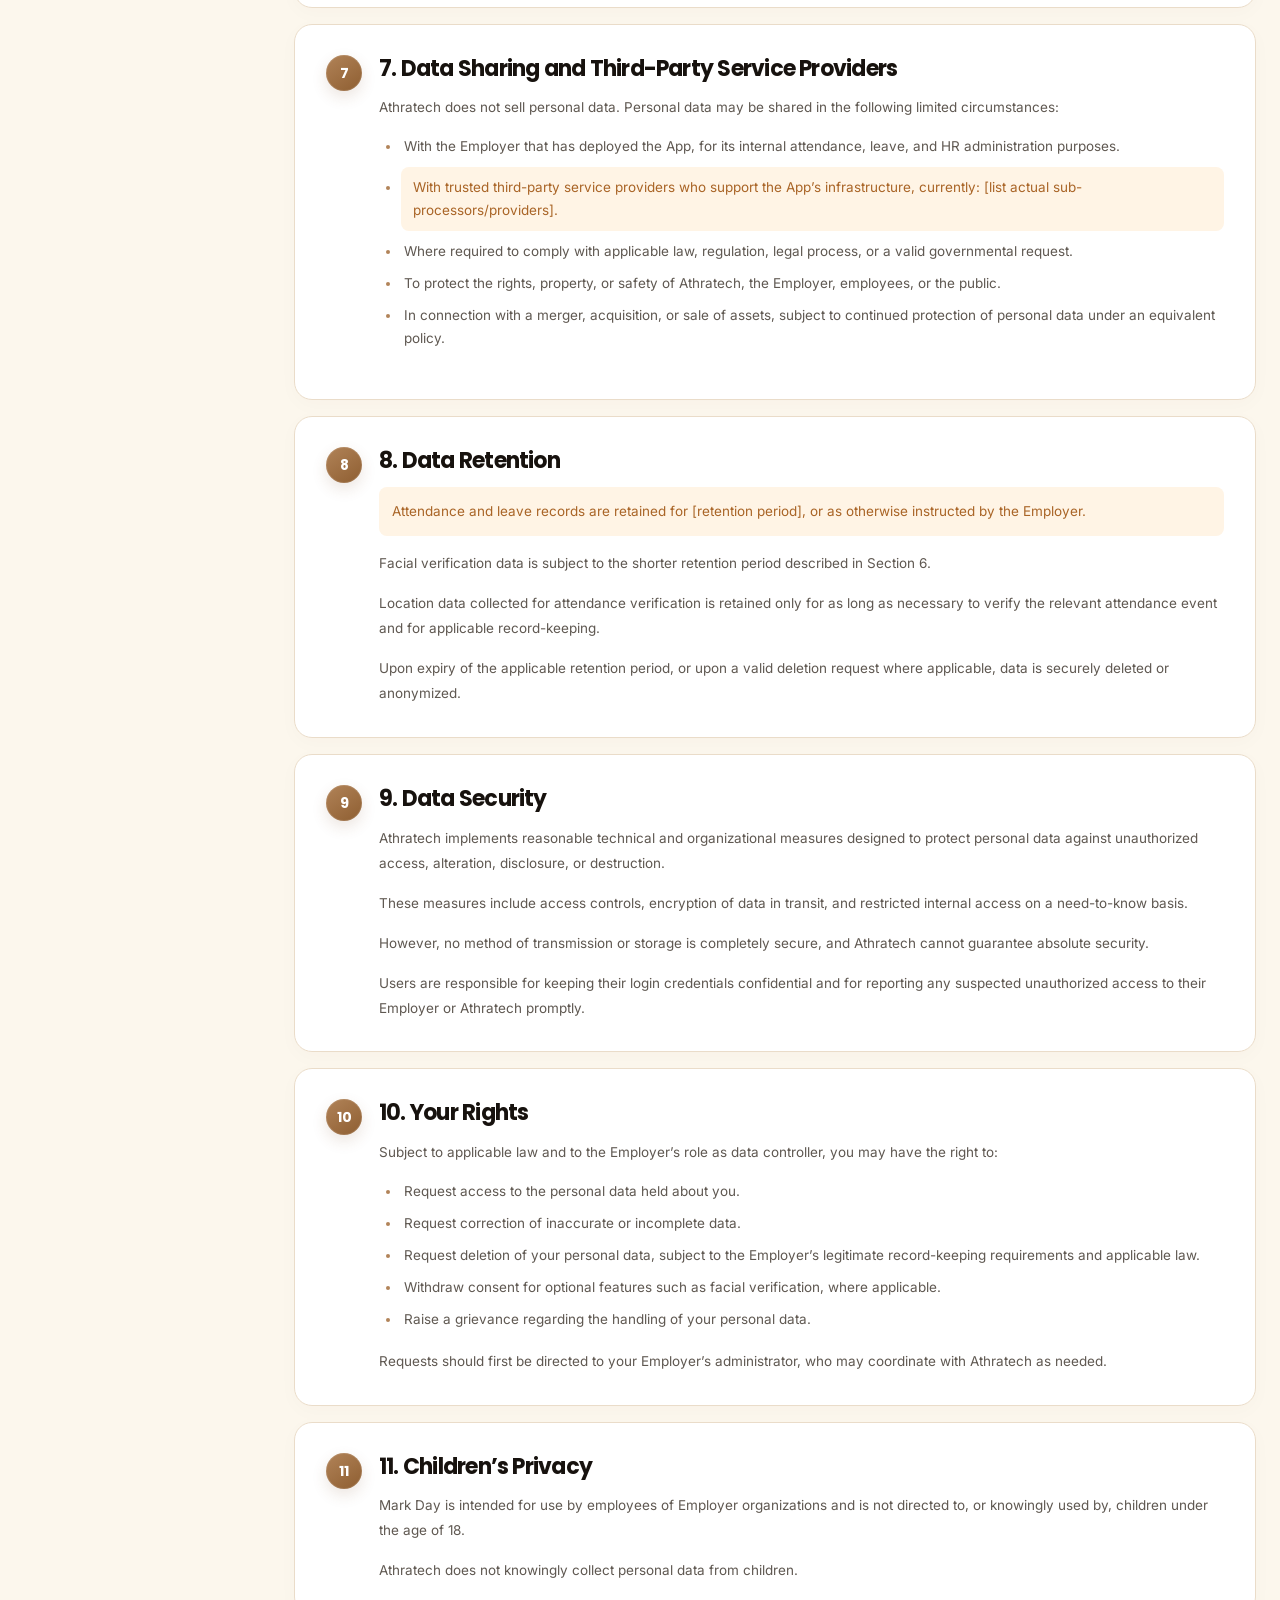
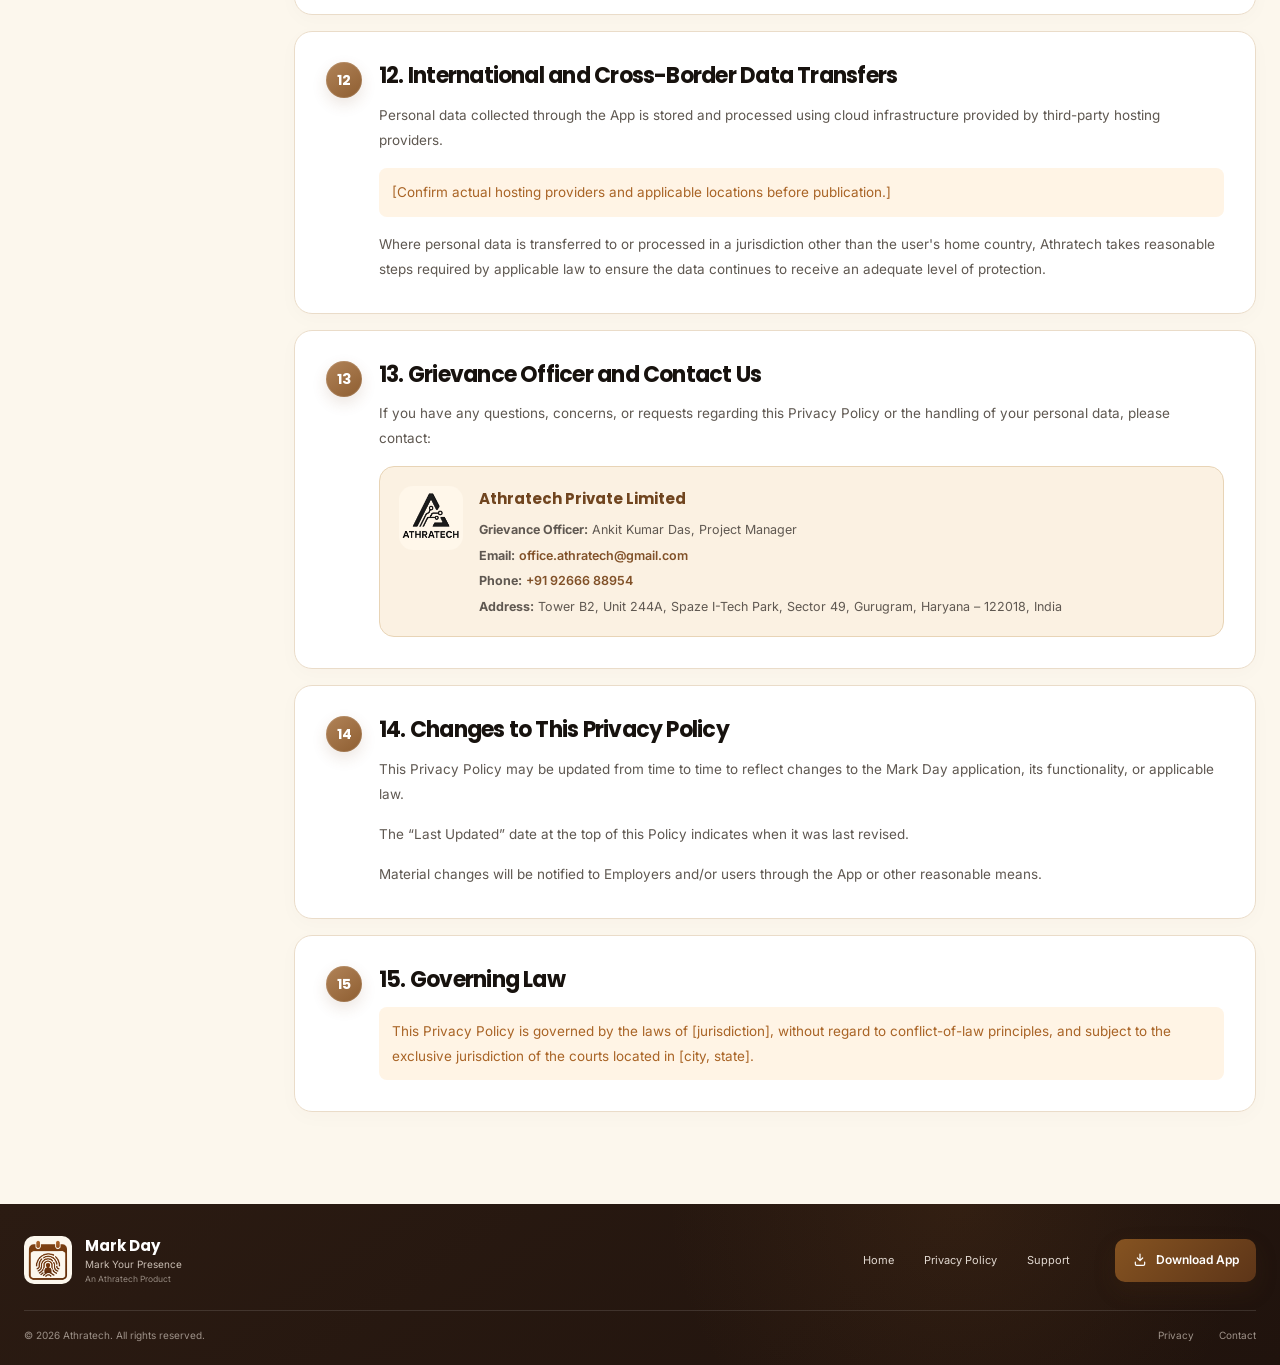
==== commit 4f2dfedf: "privicy polocy comple" ====
--- a/index.html
+++ b/index.html
@@ -634,7 +634,7 @@
 
           <div class="contact-card">
             <div class="contact-logo">
-              <img src="./assets/mark-day-logo.png" alt="Mark Day">
+              <img src="./assets/athratech-logo.png" alt="Mark Day">
             </div>
 
             <div class="contact-content">
@@ -742,7 +742,7 @@
       <span>© 2026 Athratech. All rights reserved.</span>
 
       <div>
-        <a href="#law">Terms</a>
+        <!-- <a href="#law">Terms</a> -->
         <a href="#privacy-policy">Privacy</a>
         <a href="#contact">Contact</a>
       </div>
